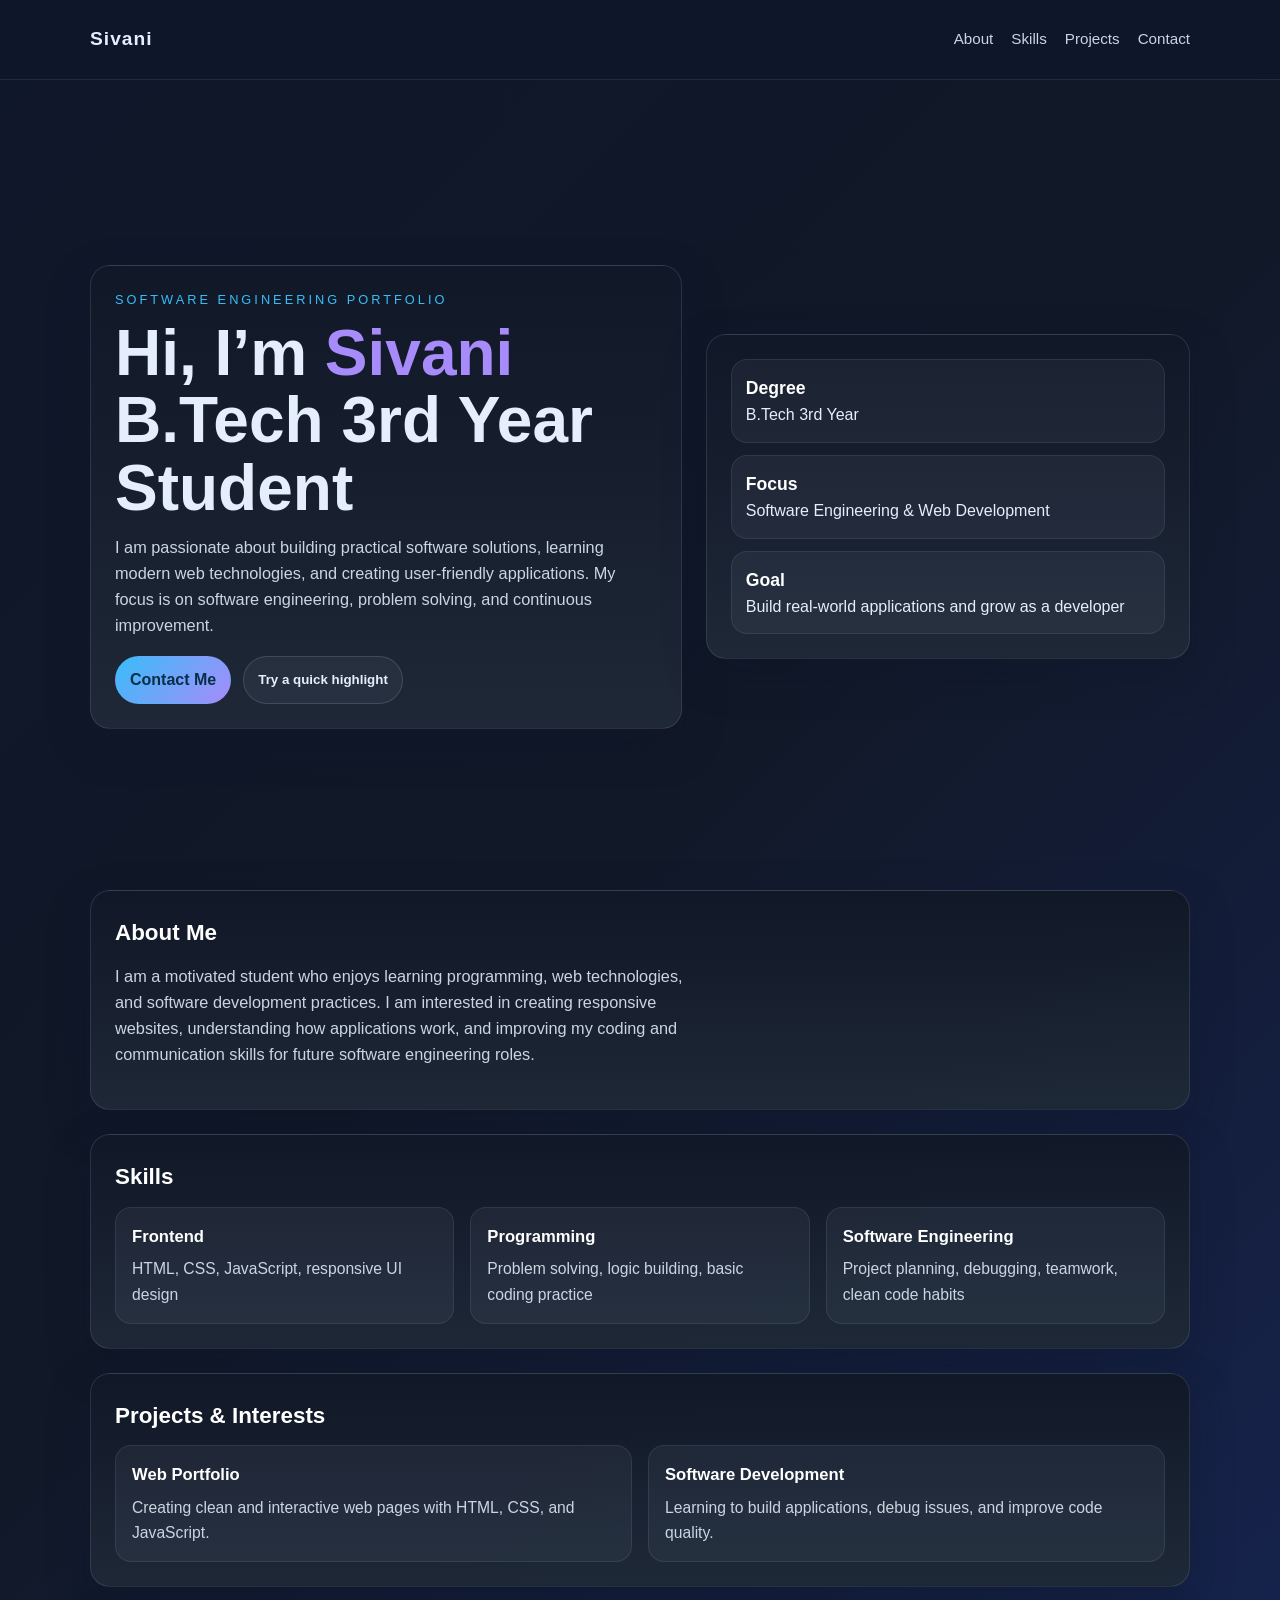
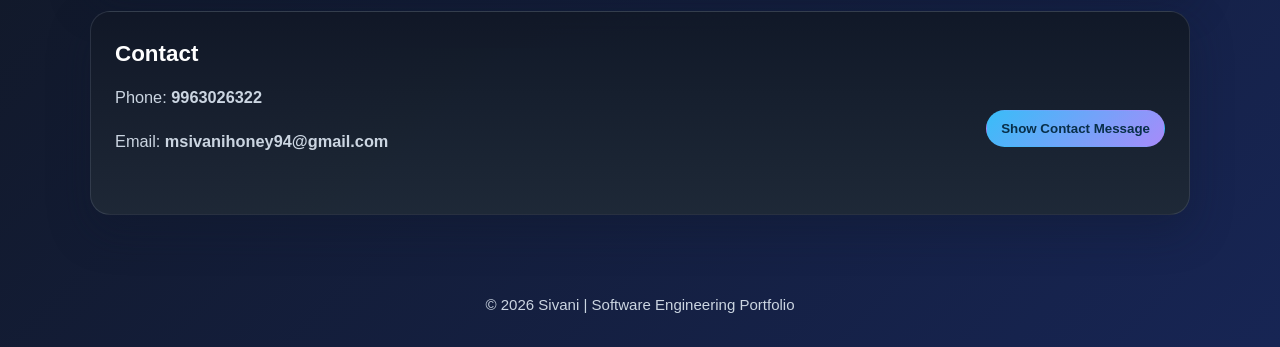
==== index.html @ f2a352e0 "portfolio" ====
<!DOCTYPE html>
<html lang="en">
<head>
  <meta charset="UTF-8" />
  <meta name="viewport" content="width=device-width, initial-scale=1.0" />
  <title>Sivani | Portfolio</title>
  <style>
    :root {
      --bg: #0f172a;
      --panel: #111827;
      --card: #1f2937;
      --text: #e5eefb;
      --muted: #cbd5e1;
      --accent: #38bdf8;
      --accent2: #a78bfa;
      --success: #34d399;
    }

    * { box-sizing: border-box; margin: 0; padding: 0; }

    body {
      font-family: Arial, Helvetica, sans-serif;
      background: linear-gradient(135deg, var(--bg), #111827 45%, #172554);
      color: var(--text);
      line-height: 1.6;
    }

    a { color: inherit; text-decoration: none; }

    .container {
      width: min(1100px, calc(100% - 24px));
      margin: 0 auto;
    }

    header {
      padding: 24px 0;
      position: sticky;
      top: 0;
      background: rgba(15, 23, 42, 0.86);
      backdrop-filter: blur(10px);
      border-bottom: 1px solid rgba(148, 163, 184, 0.15);
    }

    nav {
      display: flex;
      justify-content: space-between;
      align-items: center;
      gap: 16px;
    }

    .brand {
      font-size: 1.2rem;
      font-weight: 700;
      letter-spacing: 1px;
    }

    .nav-links {
      display: flex;
      gap: 18px;
      color: var(--muted);
      font-size: 0.95rem;
    }

    main { padding: 24px 0 60px; }

    .hero {
      display: grid;
      grid-template-columns: 1.1fr 0.9fr;
      gap: 24px;
      align-items: center;
      min-height: 82vh;
    }

    .card {
      background: linear-gradient(180deg, rgba(17, 24, 39, 0.97), rgba(31, 41, 55, 0.97));
      border: 1px solid rgba(148, 163, 184, 0.18);
      border-radius: 20px;
      padding: 24px;
      box-shadow: 0 16px 40px rgba(15, 23, 42, 0.35);
    }

    .eyebrow {
      color: var(--accent);
      text-transform: uppercase;
      letter-spacing: 3px;
      font-size: 0.8rem;
      margin-bottom: 10px;
    }

    h1 {
      font-size: clamp(2.2rem, 6vw, 4rem);
      line-height: 1.05;
      margin-bottom: 12px;
    }

    .highlight {
      color: var(--accent2);
    }

    .subtext {
      color: var(--muted);
      max-width: 580px;
      margin-bottom: 18px;
      font-size: 1.02rem;
    }

    .btn-row { display: flex; gap: 12px; flex-wrap: wrap; }

    .btn {
      border: 1px solid transparent;
      border-radius: 999px;
      padding: 10px 14px;
      font-weight: 700;
      transition: transform 0.2s ease, background 0.2s ease;
      cursor: pointer;
    }

    .btn:hover { transform: translateY(-1px); }

    .btn-primary {
      background: linear-gradient(135deg, var(--accent), var(--accent2));
      color: #082f49;
    }

    .btn-secondary {
      border-color: rgba(148, 163, 184, 0.24);
      color: var(--text);
      background: rgba(148, 163, 184, 0.08);
    }

    .mini-grid {
      display: grid;
      gap: 12px;
    }

    .stat {
      padding: 14px;
      border-radius: 16px;
      background: rgba(148, 163, 184, 0.08);
      border: 1px solid rgba(148, 163, 184, 0.14);
    }

    .stat strong { display: block; font-size: 1.1rem; color: white; }

    section { margin-top: 24px; }

    .section-title {
      font-size: 1.4rem;
      margin-bottom: 12px;
      color: white;
    }

    .grid-2,
    .grid-3 {
      display: grid;
      gap: 16px;
    }

    .grid-2 { grid-template-columns: repeat(2, 1fr); }
    .grid-3 { grid-template-columns: repeat(3, 1fr); }

    .item {
      padding: 16px;
      border-radius: 16px;
      background: rgba(148, 163, 184, 0.08);
      border: 1px solid rgba(148, 163, 184, 0.14);
    }

    .item h3 { margin-bottom: 6px; color: #fff; font-size: 1.04rem; }
    .item p, .item li { color: var(--muted); font-size: 0.98rem; }

    ul { padding-left: 18px; }

    .contact-box {
      display: flex;
      justify-content: space-between;
      align-items: center;
      gap: 12px;
      flex-wrap: wrap;
    }

    .chip {
      display: inline-block;
      background: rgba(52, 211, 153, 0.12);
      color: #bbf7d0;
      border: 1px solid rgba(52, 211, 153, 0.25);
      padding: 6px 10px;
      border-radius: 999px;
      font-size: 0.92rem;
      margin-right: 6px;
      margin-bottom: 6px;
    }

    footer {
      text-align: center;
      color: var(--muted);
      padding: 18px 0 30px;
      font-size: 0.94rem;
    }

    @media (max-width: 920px) {
      .hero { grid-template-columns: 1fr; min-height: auto; }
      .grid-3 { grid-template-columns: 1fr 1fr; }
    }

    @media (max-width: 640px) {
      .nav-links { display: none; }
      .grid-2, .grid-3 { grid-template-columns: 1fr; }
      .contact-box { align-items: flex-start; }
    }
  </style>
</head>
<body>
  <header>
    <div class="container">
      <nav>
        <a class="brand" href="#home">Sivani</a>
        <div class="nav-links">
          <a href="#about">About</a>
          <a href="#skills">Skills</a>
          <a href="#projects">Projects</a>
          <a href="#contact">Contact</a>
        </div>
      </nav>
    </div>
  </header>

  <main class="container" id="home">
    <section class="hero">
      <article class="card">
        <p class="eyebrow">Software Engineering Portfolio</p>
        <h1>Hi, I’m <span class="highlight">Sivani</span><br />B.Tech 3rd Year Student</h1>
        <p class="subtext">I am passionate about building practical software solutions, learning modern web technologies, and creating user-friendly applications. My focus is on software engineering, problem solving, and continuous improvement.</p>
        <div class="btn-row">
          <a class="btn btn-primary" href="#contact">Contact Me</a>
          <button class="btn btn-secondary" id="themeBtn" type="button">Try a quick highlight</button>
        </div>
      </article>

      <aside class="card mini-grid">
        <div class="stat"><strong>Degree</strong>B.Tech 3rd Year</div>
        <div class="stat"><strong>Focus</strong>Software Engineering & Web Development</div>
        <div class="stat"><strong>Goal</strong>Build real-world applications and grow as a developer</div>
      </aside>
    </section>

    <section id="about" class="card">
      <h2 class="section-title">About Me</h2>
      <p class="subtext">I am a motivated student who enjoys learning programming, web technologies, and software development practices. I am interested in creating responsive websites, understanding how applications work, and improving my coding and communication skills for future software engineering roles.</p>
    </section>

    <section id="skills" class="card">
      <h2 class="section-title">Skills</h2>
      <div class="grid-3">
        <article class="item">
          <h3>Frontend</h3>
          <p>HTML, CSS, JavaScript, responsive UI design</p>
        </article>
        <article class="item">
          <h3>Programming</h3>
          <p>Problem solving, logic building, basic coding practice</p>
        </article>
        <article class="item">
          <h3>Software Engineering</h3>
          <p>Project planning, debugging, teamwork, clean code habits</p>
        </article>
      </div>
    </section>

    <section id="projects" class="card">
      <h2 class="section-title">Projects & Interests</h2>
      <div class="grid-2">
        <article class="item">
          <h3>Web Portfolio</h3>
          <p>Creating clean and interactive web pages with HTML, CSS, and JavaScript.</p>
        </article>
        <article class="item">
          <h3>Software Development</h3>
          <p>Learning to build applications, debug issues, and improve code quality.</p>
        </article>
      </div>
    </section>

    <section id="contact" class="card">
      <h2 class="section-title">Contact</h2>
      <div class="contact-box">
        <div>
          <p class="subtext">Phone: <strong>9963026322</strong></p>
          <p class="subtext">Email: <strong>msivanihoney94@gmail.com</strong></p>
        </div>
        <button class="btn btn-primary" id="contactBtn" type="button">Show Contact Message</button>
      </div>
      <p id="contactMessage" class="subtext" style="margin-top: 10px;"></p>
    </section>
  </main>

  <footer>
    © <span id="year"></span> Sivani | Software Engineering Portfolio
  </footer>

  <script>
    document.getElementById('year').textContent = new Date().getFullYear();

    const themeBtn = document.getElementById('themeBtn');
    const contactBtn = document.getElementById('contactBtn');
    const contactMessage = document.getElementById('contactMessage');

    themeBtn.addEventListener('click', () => {
      document.body.style.transition = 'background 0.4s ease';
      document.body.style.background = 'linear-gradient(135deg, #111827, #1f2937, #0f766e)';
      contactMessage.textContent = 'Highlight effect applied successfully!';
    });

    contactBtn.addEventListener('click', () => {
      contactMessage.textContent = 'Feel free to connect with me for software engineering projects, learning opportunities, and collaboration.';
    });
  </script>
</body>
</html>
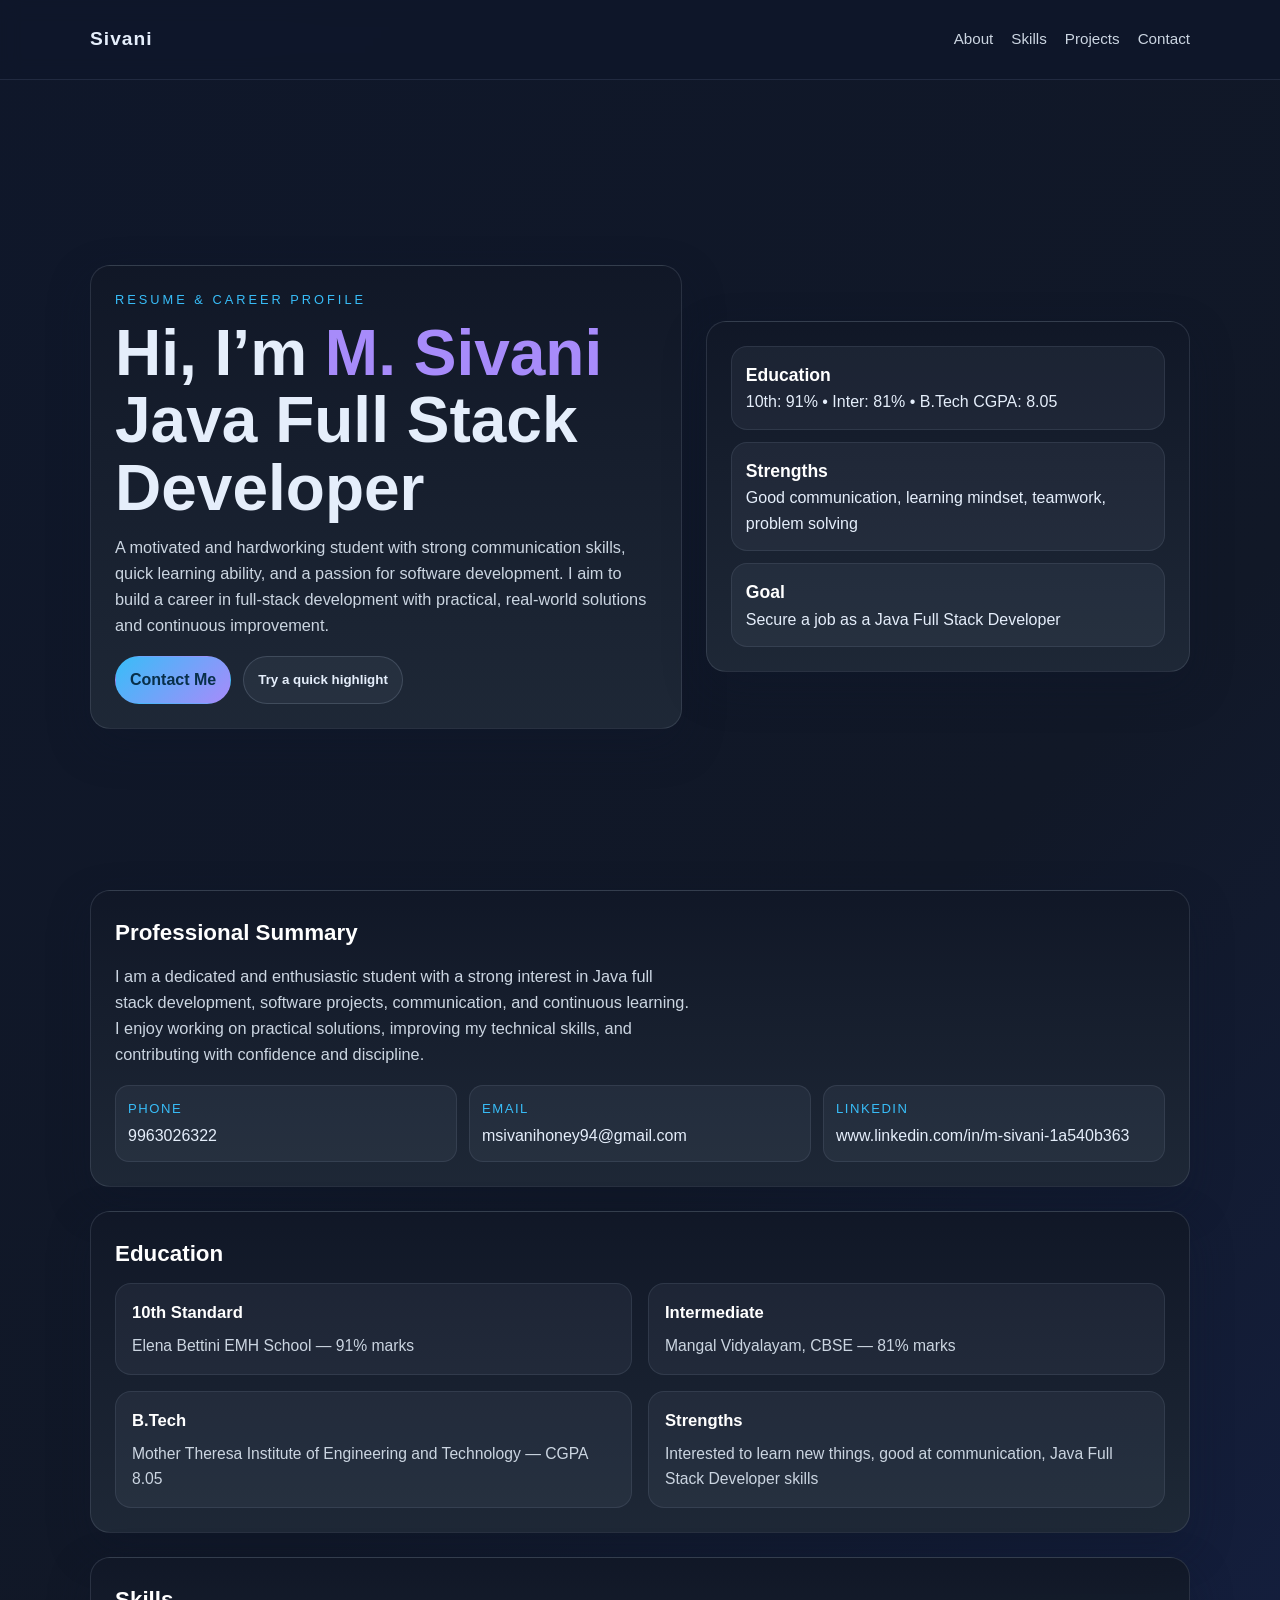
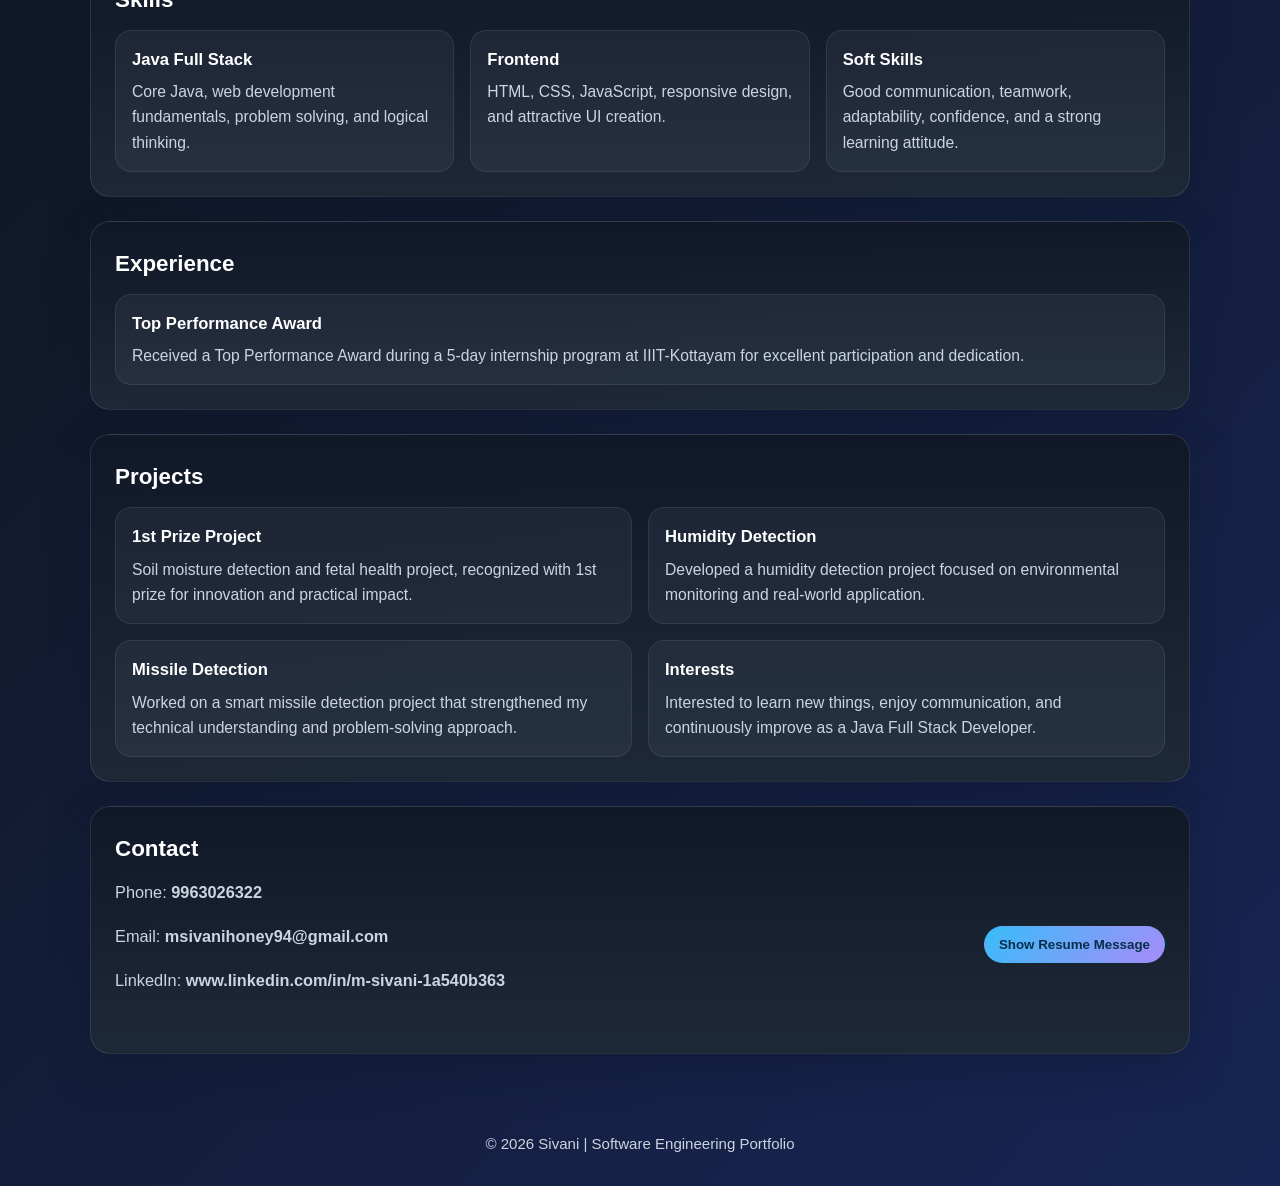
==== commit 070a1960: "index.html" ====
--- a/index.html
+++ b/index.html
@@ -3,7 +3,7 @@
 <head>
   <meta charset="UTF-8" />
   <meta name="viewport" content="width=device-width, initial-scale=1.0" />
-  <title>Sivani | Portfolio</title>
+  <title>M. Sivani | Resume</title>
   <style>
     :root {
       --bg: #0f172a;
@@ -177,6 +177,35 @@
       align-items: center;
       gap: 12px;
       flex-wrap: wrap;
+    }
+
+    .detail-grid {
+      display: grid;
+      grid-template-columns: repeat(3, 1fr);
+      gap: 12px;
+      margin-top: 10px;
+    }
+
+    .detail-card {
+      padding: 12px;
+      border-radius: 14px;
+      background: rgba(148, 163, 184, 0.08);
+      border: 1px solid rgba(148, 163, 184, 0.14);
+    }
+
+    .detail-card span {
+      display: block;
+      color: var(--accent);
+      font-size: 0.82rem;
+      text-transform: uppercase;
+      letter-spacing: 1.5px;
+      margin-bottom: 4px;
+    }
+
+    .resume-grid {
+      display: grid;
+      grid-template-columns: repeat(2, 1fr);
+      gap: 16px;
     }
 
     .chip {
@@ -228,9 +257,9 @@
   <main class="container" id="home">
     <section class="hero">
       <article class="card">
-        <p class="eyebrow">Software Engineering Portfolio</p>
-        <h1>Hi, I’m <span class="highlight">Sivani</span><br />B.Tech 3rd Year Student</h1>
-        <p class="subtext">I am passionate about building practical software solutions, learning modern web technologies, and creating user-friendly applications. My focus is on software engineering, problem solving, and continuous improvement.</p>
+        <p class="eyebrow">Resume & Career Profile</p>
+        <h1>Hi, I’m <span class="highlight">M. Sivani</span><br />Java Full Stack Developer</h1>
+        <p class="subtext">A motivated and hardworking student with strong communication skills, quick learning ability, and a passion for software development. I aim to build a career in full-stack development with practical, real-world solutions and continuous improvement.</p>
         <div class="btn-row">
           <a class="btn btn-primary" href="#contact">Contact Me</a>
           <button class="btn btn-secondary" id="themeBtn" type="button">Try a quick highlight</button>
@@ -238,46 +267,68 @@
       </article>
 
       <aside class="card mini-grid">
-        <div class="stat"><strong>Degree</strong>B.Tech 3rd Year</div>
-        <div class="stat"><strong>Focus</strong>Software Engineering & Web Development</div>
-        <div class="stat"><strong>Goal</strong>Build real-world applications and grow as a developer</div>
+        <div class="stat"><strong>Education</strong>10th: 91% • Inter: 81% • B.Tech CGPA: 8.05</div>
+        <div class="stat"><strong>Strengths</strong>Good communication, learning mindset, teamwork, problem solving</div>
+        <div class="stat"><strong>Goal</strong>Secure a job as a Java Full Stack Developer</div>
       </aside>
     </section>
 
     <section id="about" class="card">
-      <h2 class="section-title">About Me</h2>
-      <p class="subtext">I am a motivated student who enjoys learning programming, web technologies, and software development practices. I am interested in creating responsive websites, understanding how applications work, and improving my coding and communication skills for future software engineering roles.</p>
+      <h2 class="section-title">Professional Summary</h2>
+      <p class="subtext">I am a dedicated and enthusiastic student with a strong interest in Java full stack development, software projects, communication, and continuous learning. I enjoy working on practical solutions, improving my technical skills, and contributing with confidence and discipline.</p>
+      <div class="detail-grid">
+        <div class="detail-card"><span>Phone</span>9963026322</div>
+        <div class="detail-card"><span>Email</span>msivanihoney94@gmail.com</div>
+        <div class="detail-card"><span>LinkedIn</span><a href="https://www.linkedin.com/in/m-sivani-1a540b363" target="_blank" rel="noopener">www.linkedin.com/in/m-sivani-1a540b363</a></div>
+      </div>
+    </section>
+
+    <section id="education" class="card">
+      <h2 class="section-title">Education</h2>
+      <div class="resume-grid">
+        <article class="item">
+          <h3>10th Standard</h3>
+          <p>Elena Bettini EMH School — 91% marks</p>
+        </article>
+        <article class="item">
+          <h3>Intermediate</h3>
+          <p>Mangal Vidyalayam, CBSE — 81% marks</p>
+        </article>
+        <article class="item">
+          <h3>B.Tech</h3>
+          <p>Mother Theresa Institute of Engineering and Technology — CGPA 8.05</p>
+        </article>
+        <article class="item">
+          <h3>Strengths</h3>
+          <p>Interested to learn new things, good at communication, Java Full Stack Developer skills</p>
+        </article>
+      </div>
     </section>
 
     <section id="skills" class="card">
       <h2 class="section-title">Skills</h2>
       <div class="grid-3">
-        <article class="item">
-          <h3>Frontend</h3>
-          <p>HTML, CSS, JavaScript, responsive UI design</p>
-        </article>
-        <article class="item">
-          <h3>Programming</h3>
-          <p>Problem solving, logic building, basic coding practice</p>
-        </article>
-        <article class="item">
-          <h3>Software Engineering</h3>
-          <p>Project planning, debugging, teamwork, clean code habits</p>
-        </article>
-      </div>
+        <article class="item"><h3>Java Full Stack</h3><p>Core Java, web development fundamentals, problem solving, and logical thinking.</p></article>
+        <article class="item"><h3>Frontend</h3><p>HTML, CSS, JavaScript, responsive design, and attractive UI creation.</p></article>
+        <article class="item"><h3>Soft Skills</h3><p>Good communication, teamwork, adaptability, confidence, and a strong learning attitude.</p></article>
+      </div>
+    </section>
+
+    <section id="experience" class="card">
+      <h2 class="section-title">Experience</h2>
+      <article class="item">
+        <h3>Top Performance Award</h3>
+        <p>Received a Top Performance Award during a 5-day internship program at IIIT-Kottayam for excellent participation and dedication.</p>
+      </article>
     </section>
 
     <section id="projects" class="card">
-      <h2 class="section-title">Projects & Interests</h2>
+      <h2 class="section-title">Projects</h2>
       <div class="grid-2">
-        <article class="item">
-          <h3>Web Portfolio</h3>
-          <p>Creating clean and interactive web pages with HTML, CSS, and JavaScript.</p>
-        </article>
-        <article class="item">
-          <h3>Software Development</h3>
-          <p>Learning to build applications, debug issues, and improve code quality.</p>
-        </article>
+        <article class="item"><h3>1st Prize Project</h3><p>Soil moisture detection and fetal health project, recognized with 1st prize for innovation and practical impact.</p></article>
+        <article class="item"><h3>Humidity Detection</h3><p>Developed a humidity detection project focused on environmental monitoring and real-world application.</p></article>
+        <article class="item"><h3>Missile Detection</h3><p>Worked on a smart missile detection project that strengthened my technical understanding and problem-solving approach.</p></article>
+        <article class="item"><h3>Interests</h3><p>Interested to learn new things, enjoy communication, and continuously improve as a Java Full Stack Developer.</p></article>
       </div>
     </section>
 
@@ -287,8 +338,9 @@
         <div>
           <p class="subtext">Phone: <strong>9963026322</strong></p>
           <p class="subtext">Email: <strong>msivanihoney94@gmail.com</strong></p>
+          <p class="subtext">LinkedIn: <a href="https://www.linkedin.com/in/m-sivani-1a540b363" target="_blank" rel="noopener"><strong>www.linkedin.com/in/m-sivani-1a540b363</strong></a></p>
         </div>
-        <button class="btn btn-primary" id="contactBtn" type="button">Show Contact Message</button>
+        <button class="btn btn-primary" id="contactBtn" type="button">Show Resume Message</button>
       </div>
       <p id="contactMessage" class="subtext" style="margin-top: 10px;"></p>
     </section>
@@ -312,7 +364,7 @@
     });
 
     contactBtn.addEventListener('click', () => {
-      contactMessage.textContent = 'Feel free to connect with me for software engineering projects, learning opportunities, and collaboration.';
+      contactMessage.textContent = 'I am eager to contribute as a Java Full Stack Developer and grow with a professional team.';
     });
   </script>
 </body>
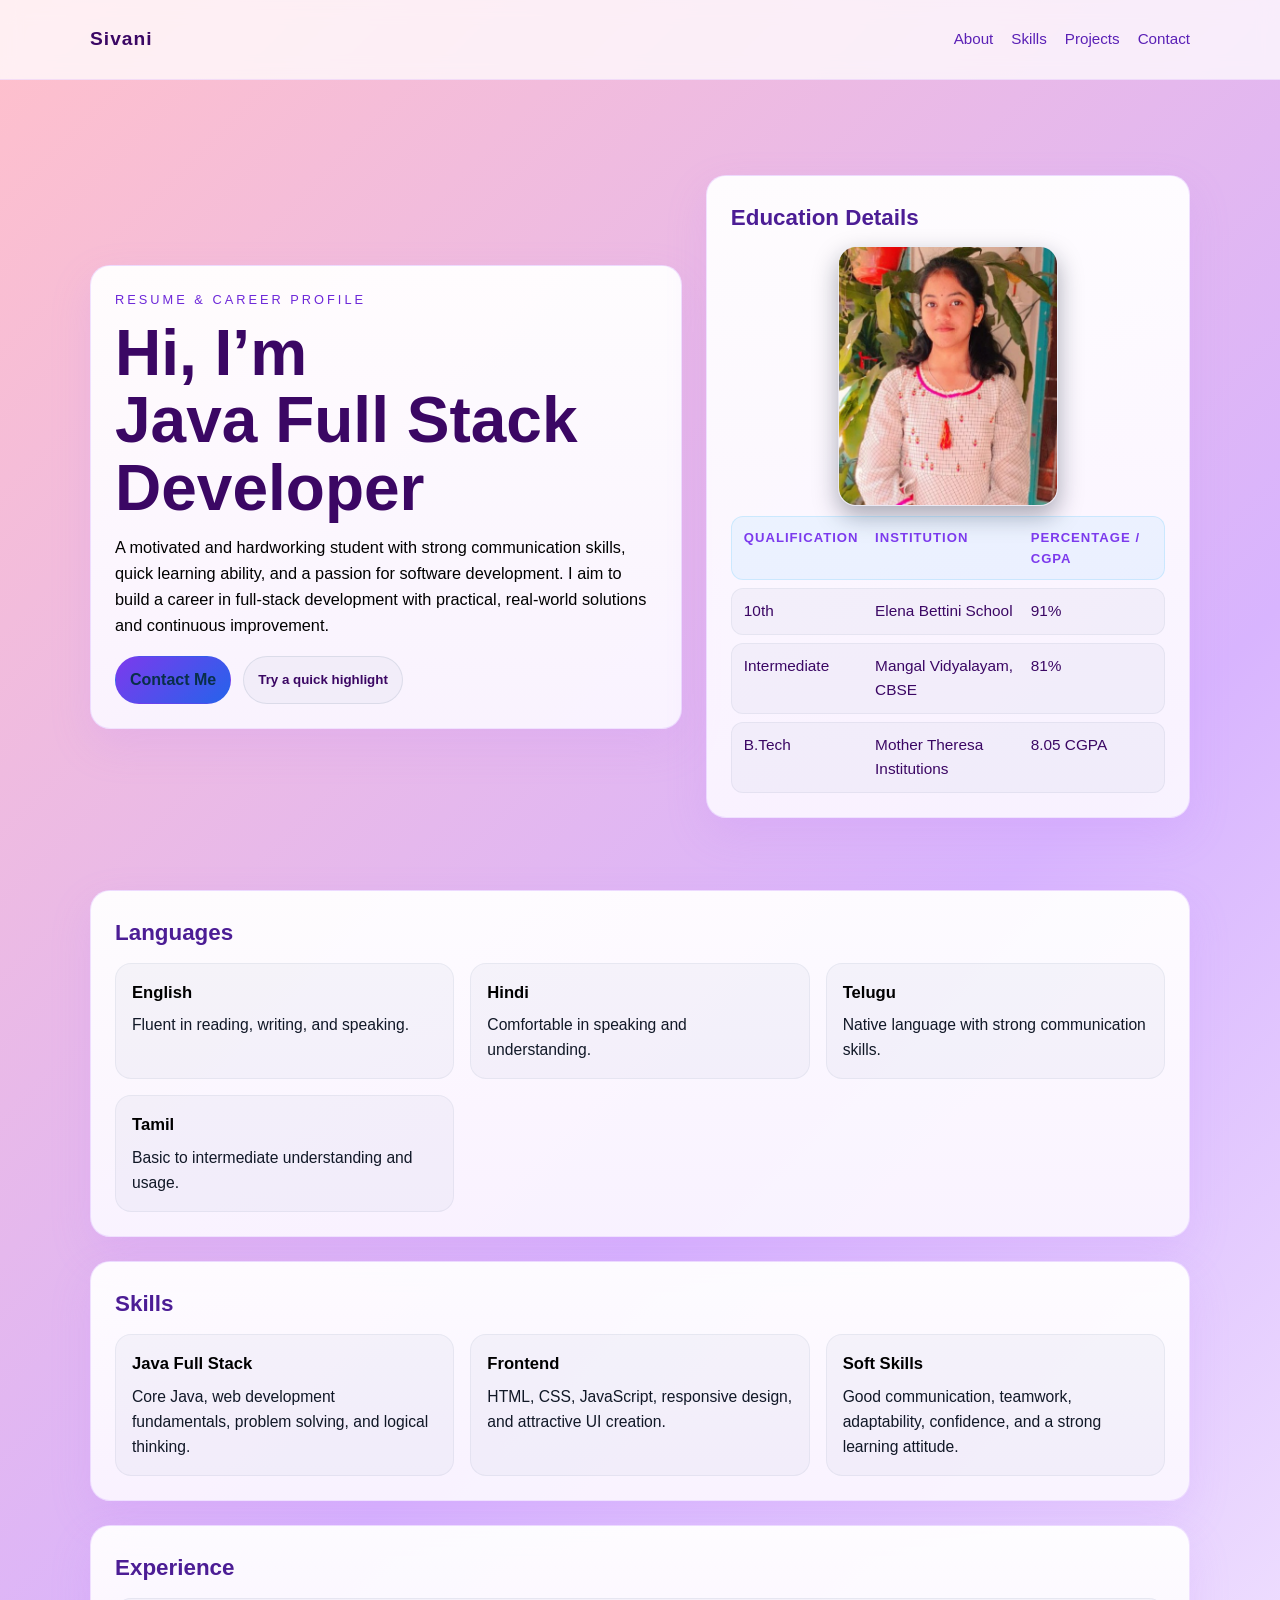
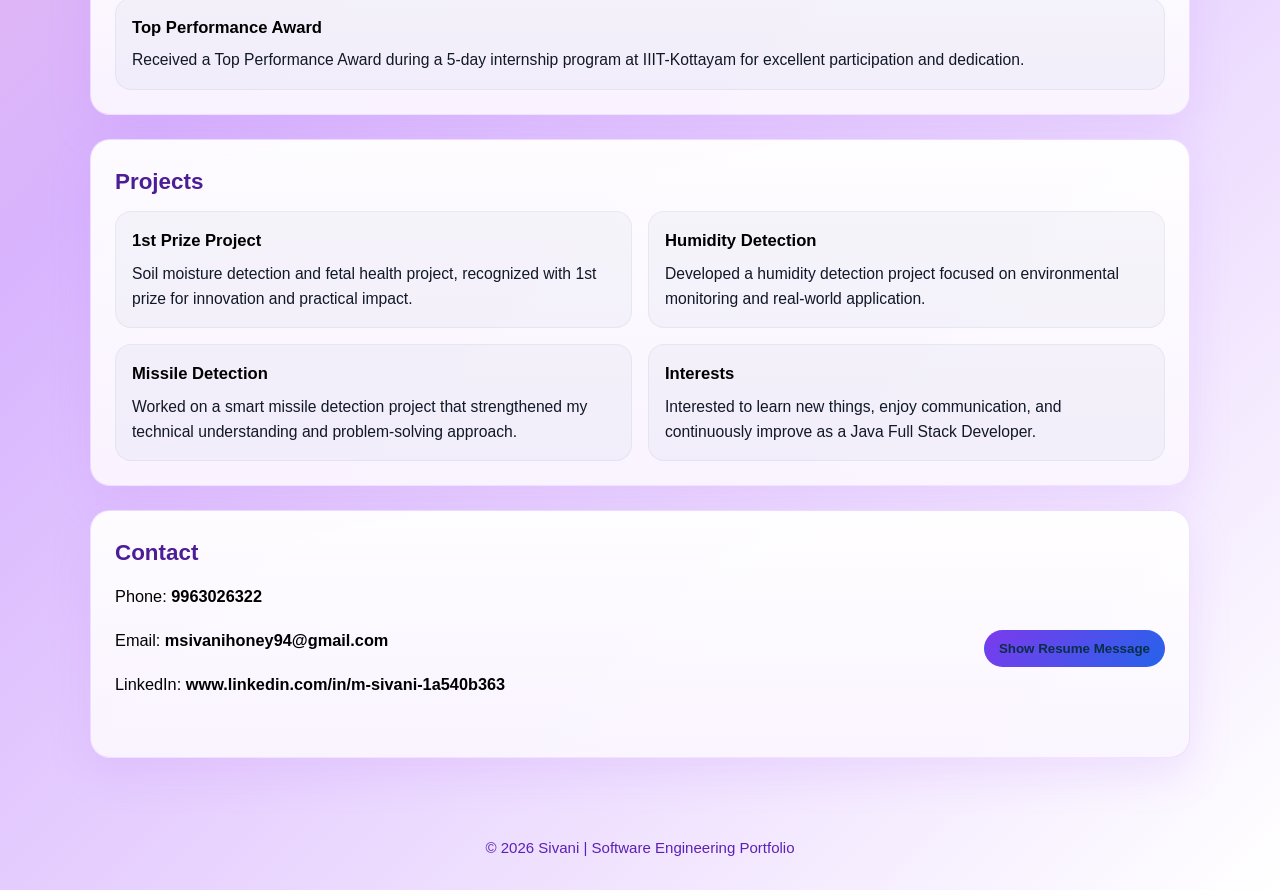
==== commit b33d6da7: "HTML-CSS" ====
--- a/index.html
+++ b/index.html
@@ -6,21 +6,21 @@
   <title>M. Sivani | Resume</title>
   <style>
     :root {
-      --bg: #0f172a;
-      --panel: #111827;
-      --card: #1f2937;
-      --text: #e5eefb;
-      --muted: #cbd5e1;
-      --accent: #38bdf8;
-      --accent2: #a78bfa;
-      --success: #34d399;
+      --bg: linear-gradient(135deg, #ffc0cb, #d8b4fe, #ffffff);
+      --panel: rgba(255, 255, 255, 0.88);
+      --card: rgba(255, 255, 255, 0.92);
+      --text: #3b0764;
+      --muted: #5b21b6;
+      --accent: #7c3aed;
+      --accent2: #2563eb;
+      --success: #8b5cf6;
     }
 
     * { box-sizing: border-box; margin: 0; padding: 0; }
 
     body {
       font-family: Arial, Helvetica, sans-serif;
-      background: linear-gradient(135deg, var(--bg), #111827 45%, #172554);
+      background: var(--bg);
       color: var(--text);
       line-height: 1.6;
     }
@@ -36,9 +36,9 @@
       padding: 24px 0;
       position: sticky;
       top: 0;
-      background: rgba(15, 23, 42, 0.86);
+      background: rgba(255, 255, 255, 0.75);
       backdrop-filter: blur(10px);
-      border-bottom: 1px solid rgba(148, 163, 184, 0.15);
+      border-bottom: 1px solid rgba(192, 132, 252, 0.18);
     }
 
     nav {
@@ -72,15 +72,15 @@
     }
 
     .card {
-      background: linear-gradient(180deg, rgba(17, 24, 39, 0.97), rgba(31, 41, 55, 0.97));
-      border: 1px solid rgba(148, 163, 184, 0.18);
+      background: linear-gradient(180deg, rgba(255, 255, 255, 0.95), rgba(250, 245, 255, 0.95));
+      border: 1px solid rgba(192, 132, 252, 0.22);
       border-radius: 20px;
       padding: 24px;
-      box-shadow: 0 16px 40px rgba(15, 23, 42, 0.35);
+      box-shadow: 0 16px 40px rgba(192, 132, 252, 0.18);
     }
 
     .eyebrow {
-      color: var(--accent);
+      color: #6d28d9;
       text-transform: uppercase;
       letter-spacing: 3px;
       font-size: 0.8rem;
@@ -94,11 +94,14 @@
     }
 
     .highlight {
-      color: var(--accent2);
+      color: linear-gradient(135deg, #7c3aed, #2563eb);
+      -webkit-background-clip: text;
+      -webkit-text-fill-color: transparent;
+      background-clip: text;
     }
 
     .subtext {
-      color: var(--muted);
+      color: #000000;
       max-width: 580px;
       margin-bottom: 18px;
       font-size: 1.02rem;
@@ -147,7 +150,7 @@
     .section-title {
       font-size: 1.4rem;
       margin-bottom: 12px;
-      color: white;
+      color: #4c1d95;
     }
 
     .grid-2,
@@ -166,8 +169,8 @@
       border: 1px solid rgba(148, 163, 184, 0.14);
     }
 
-    .item h3 { margin-bottom: 6px; color: #fff; font-size: 1.04rem; }
-    .item p, .item li { color: var(--muted); font-size: 0.98rem; }
+    .item h3 { margin-bottom: 6px; color: #000; font-size: 1.04rem; }
+    .item p, .item li { color: #111827; font-size: 0.98rem; }
 
     ul { padding-left: 18px; }
 
@@ -218,6 +221,57 @@
       font-size: 0.92rem;
       margin-right: 6px;
       margin-bottom: 6px;
+    }
+
+    .edu-box { display: grid; gap: 10px; }
+
+    .edu-table {
+      display: grid;
+      gap: 8px;
+    }
+
+    .edu-row {
+      display: grid;
+      grid-template-columns: 1fr 1.2fr 1fr;
+      gap: 10px;
+      padding: 10px 12px;
+      border-radius: 12px;
+      background: rgba(148, 163, 184, 0.08);
+      border: 1px solid rgba(148, 163, 184, 0.14);
+      color: var(--text);
+      font-size: 0.96rem;
+    }
+
+    .edu-head {
+      color: var(--accent);
+      text-transform: uppercase;
+      letter-spacing: 1px;
+      font-size: 0.82rem;
+      font-weight: 700;
+      background: rgba(56, 189, 248, 0.08);
+      border-color: rgba(56, 189, 248, 0.18);
+    }
+
+    .photo-wrap {
+      display: grid;
+      gap: 8px;
+      justify-items: center;
+      text-align: center;
+    }
+
+    .profile-photo {
+      width: 100%;
+      max-width: 220px;
+      height: 260px;
+      object-fit: cover;
+      border-radius: 18px;
+      border: 1px solid rgba(148, 163, 184, 0.18);
+      box-shadow: 0 10px 24px rgba(15, 23, 42, 0.35);
+    }
+
+    .photo-note {
+      color: var(--muted);
+      font-size: 0.95rem;
     }
 
     footer {
@@ -266,42 +320,46 @@
         </div>
       </article>
 
-      <aside class="card mini-grid">
-        <div class="stat"><strong>Education</strong>10th: 91% • Inter: 81% • B.Tech CGPA: 8.05</div>
-        <div class="stat"><strong>Strengths</strong>Good communication, learning mindset, teamwork, problem solving</div>
-        <div class="stat"><strong>Goal</strong>Secure a job as a Java Full Stack Developer</div>
+      <aside class="card edu-box">
+        <h2 class="section-title" style="margin-bottom: 0;">Education Details</h2>
+        <div class="photo-wrap">
+          <img class="profile-photo" src="WhatsApp Image 2026-06-13 at 12.09.34 PM.jpeg" alt="M. Sivani photo" />
+          
+        </div>
+        <div class="edu-table">
+          <div class="edu-row edu-head">
+            <span>Qualification</span>
+            <span>Institution</span>
+            <span>Percentage / CGPA</span>
+          </div>
+          <div class="edu-row">
+            <span>10th</span>
+            <span>Elena Bettini School</span>
+            <span>91%</span>
+          </div>
+          <div class="edu-row">
+            <span>Intermediate</span>
+            <span>Mangal Vidyalayam, CBSE</span>
+            <span>81%</span>
+          </div>
+          <div class="edu-row">
+            <span>B.Tech</span>
+            <span>Mother Theresa Institutions</span>
+            <span>8.05 CGPA</span>
+          </div>
+        </div>
+
+        
       </aside>
     </section>
 
-    <section id="about" class="card">
-      <h2 class="section-title">Professional Summary</h2>
-      <p class="subtext">I am a dedicated and enthusiastic student with a strong interest in Java full stack development, software projects, communication, and continuous learning. I enjoy working on practical solutions, improving my technical skills, and contributing with confidence and discipline.</p>
-      <div class="detail-grid">
-        <div class="detail-card"><span>Phone</span>9963026322</div>
-        <div class="detail-card"><span>Email</span>msivanihoney94@gmail.com</div>
-        <div class="detail-card"><span>LinkedIn</span><a href="https://www.linkedin.com/in/m-sivani-1a540b363" target="_blank" rel="noopener">www.linkedin.com/in/m-sivani-1a540b363</a></div>
-      </div>
-    </section>
-
-    <section id="education" class="card">
-      <h2 class="section-title">Education</h2>
-      <div class="resume-grid">
-        <article class="item">
-          <h3>10th Standard</h3>
-          <p>Elena Bettini EMH School — 91% marks</p>
-        </article>
-        <article class="item">
-          <h3>Intermediate</h3>
-          <p>Mangal Vidyalayam, CBSE — 81% marks</p>
-        </article>
-        <article class="item">
-          <h3>B.Tech</h3>
-          <p>Mother Theresa Institute of Engineering and Technology — CGPA 8.05</p>
-        </article>
-        <article class="item">
-          <h3>Strengths</h3>
-          <p>Interested to learn new things, good at communication, Java Full Stack Developer skills</p>
-        </article>
+    <section id="languages" class="card">
+      <h2 class="section-title">Languages</h2>
+      <div class="grid-3">
+        <article class="item"><h3>English</h3><p>Fluent in reading, writing, and speaking.</p></article>
+        <article class="item"><h3>Hindi</h3><p>Comfortable in speaking and understanding.</p></article>
+        <article class="item"><h3>Telugu</h3><p>Native language with strong communication skills.</p></article>
+        <article class="item"><h3>Tamil</h3><p>Basic to intermediate understanding and usage.</p></article>
       </div>
     </section>
 
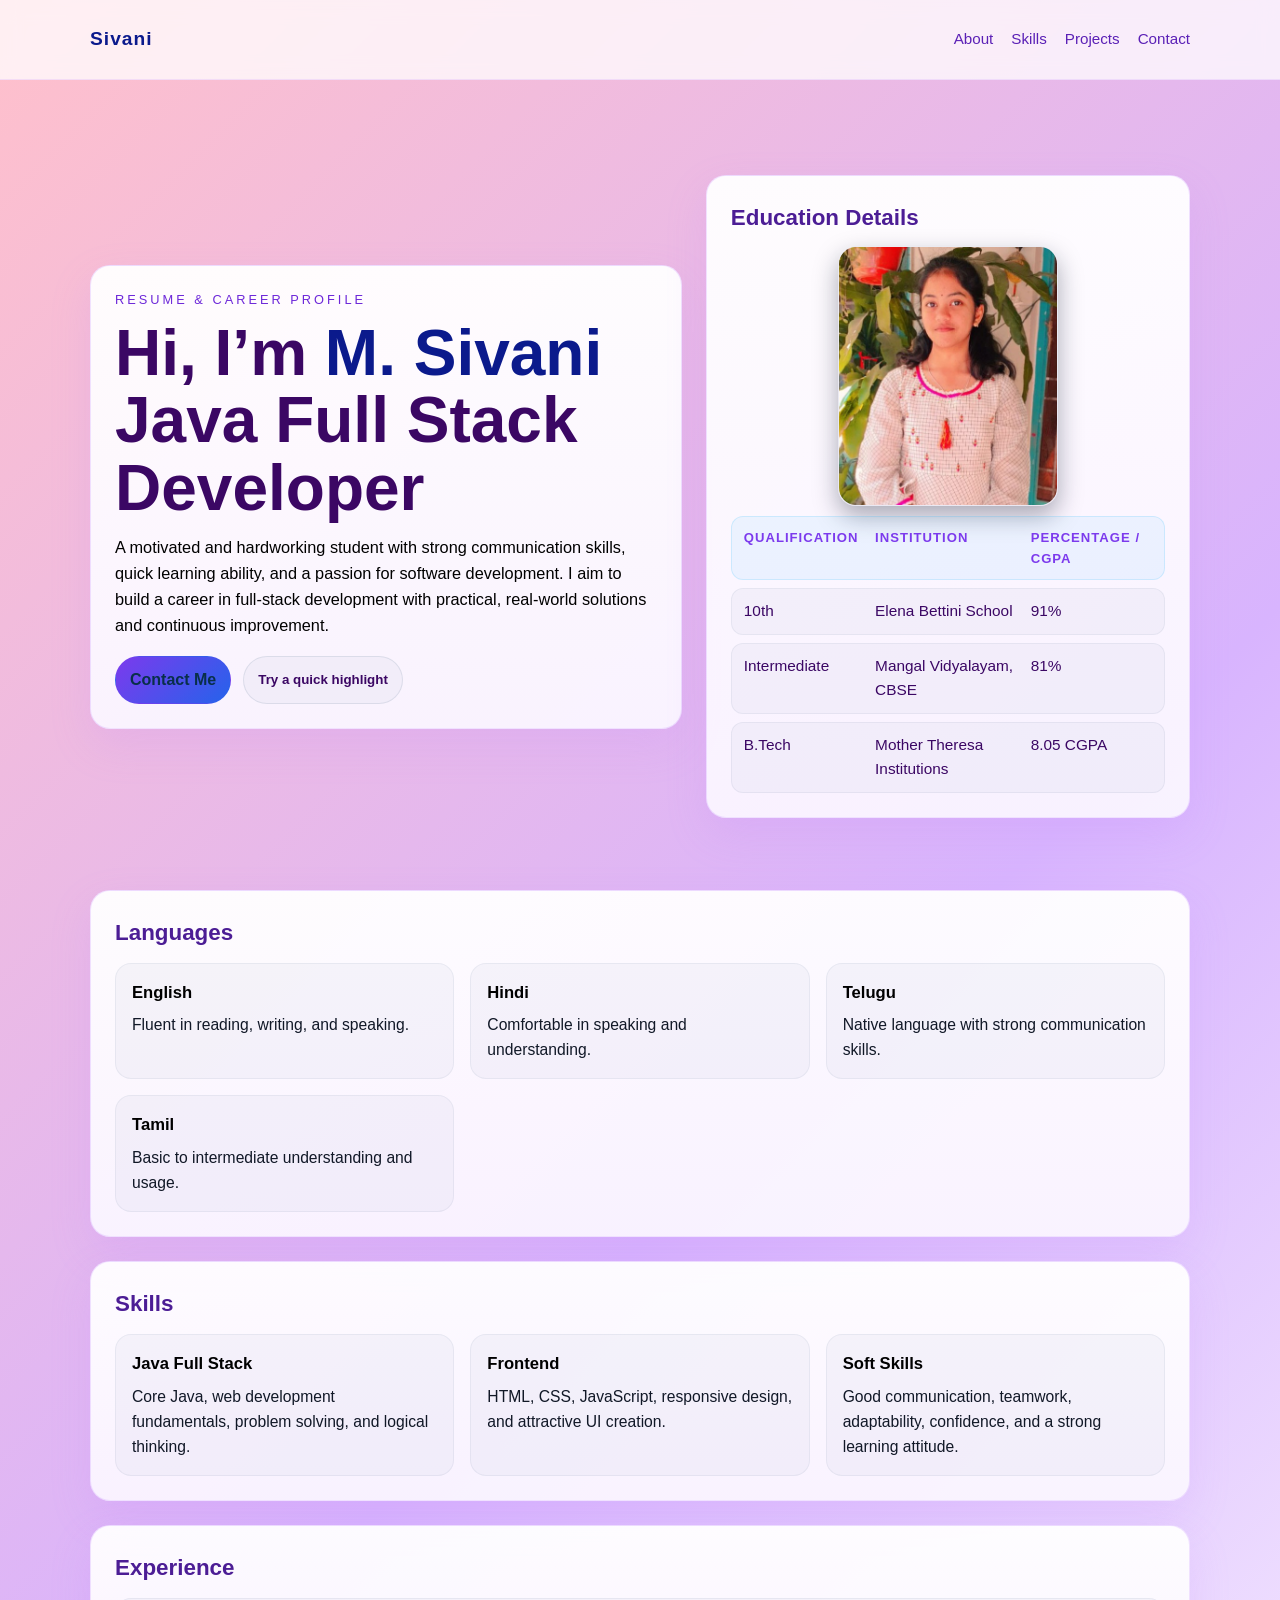
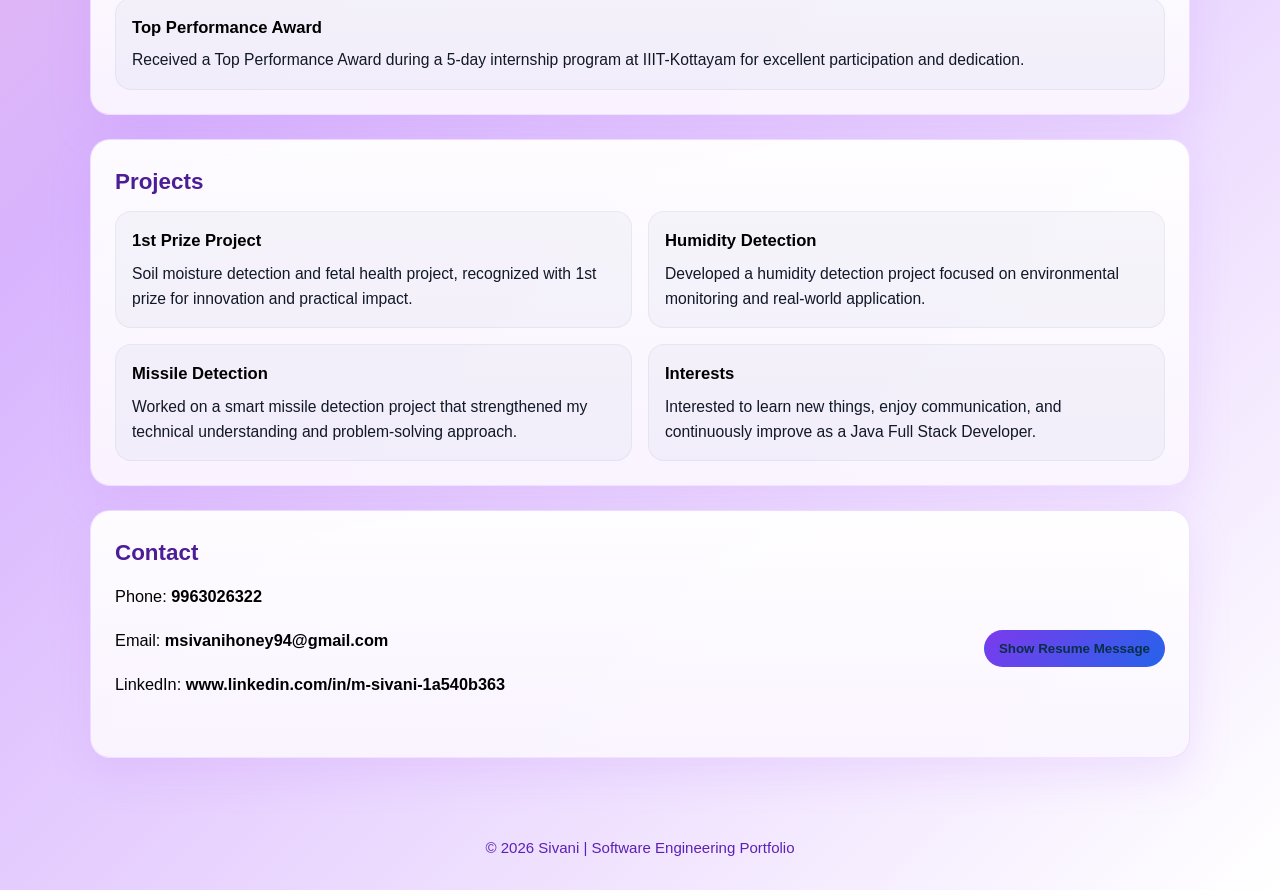
==== commit 6c6c033b: "HTML-CSS" ====
--- a/index.html
+++ b/index.html
@@ -52,6 +52,7 @@
       font-size: 1.2rem;
       font-weight: 700;
       letter-spacing: 1px;
+      color: #0b1a8c;
     }
 
     .nav-links {
@@ -94,10 +95,9 @@
     }
 
     .highlight {
-      color: linear-gradient(135deg, #7c3aed, #2563eb);
-      -webkit-background-clip: text;
-      -webkit-text-fill-color: transparent;
-      background-clip: text;
+      color: #0b1a8c;
+      -webkit-text-fill-color: #0b1a8c;
+      background: none;
     }
 
     .subtext {
